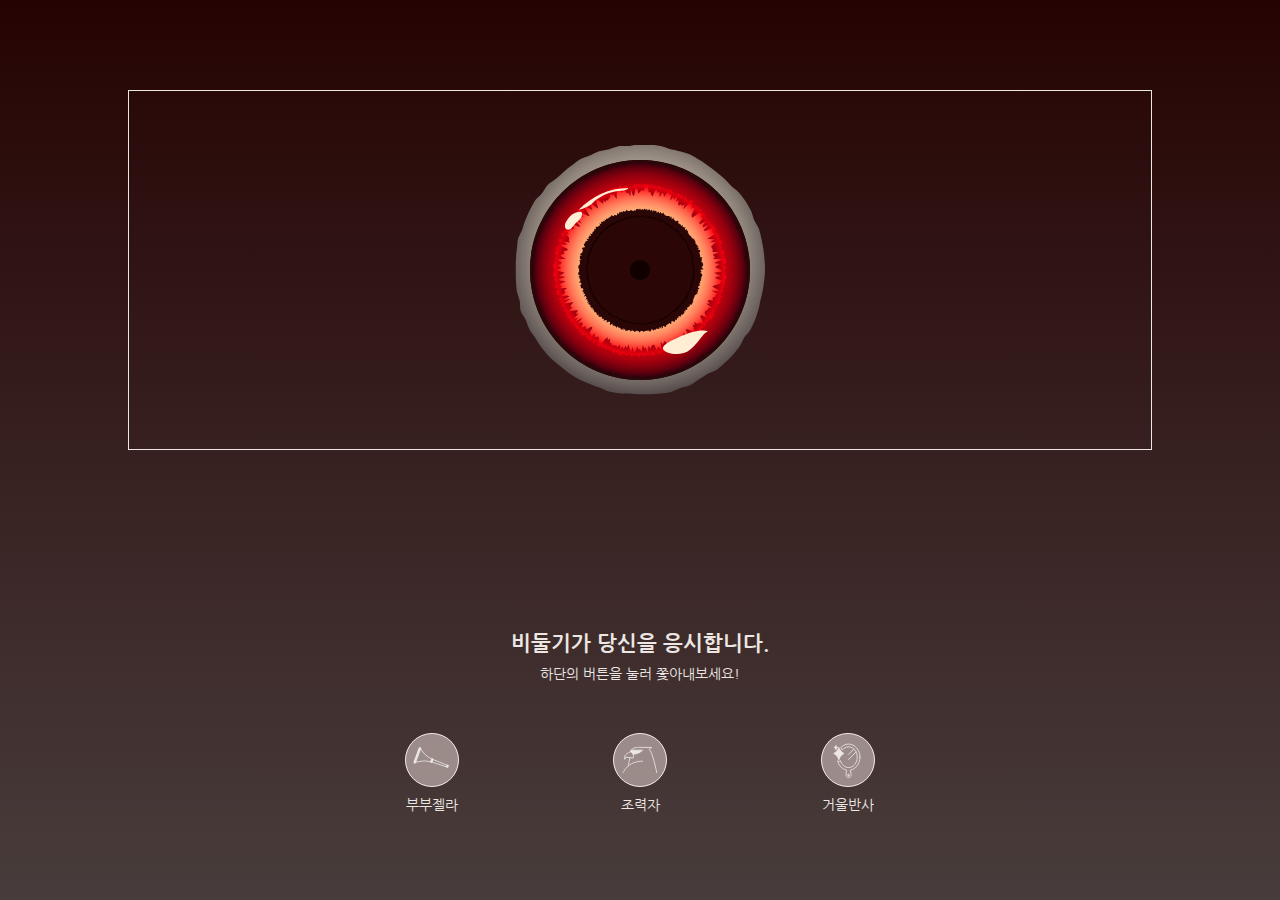
==== i-hate-googoo/01-main.html @ d9086918 "[22-06-27] 토이프로젝트 - 비둘기퇴치 / 메인페이지 스타일링 완료" ====
<!DOCTYPE html>
<html lang="en">
<head>
  <meta charset="UTF-8">
  <meta http-equiv="X-UA-Compatible" content="IE=edge">
  <meta name="viewport" content="width=device-width, initial-scale=1.0">
  <title>no more googoo</title>
  <link rel="stylesheet" href="./css/01-main.css">
</head>
<body>
  <div id="root">
    <div>
      <img id="googoo" src="./img/watching-you.svg" alt="">
    </div>
    <div>
      <p>비둘기가 당신을 응시합니다.<br><span>하단의 버튼을 눌러 쫓아내보세요!</span></p>
    </div>
    <footer>
      <div>
        <button id="booboo" class="btn-off"></button>
        <p>부부젤라</p>
      </div>
      <div>
        <button id="hawk" class="btn-off"></button>
        <p>조력자</p>
      </div>
      <div>
        <button id="mirror" class="btn-off"></button>
        <p>거울반사</p>
      </div>
    </footer>
  </div>
</body>
</html>
---- i-hate-googoo/css/01-main.css ----
@import url("https://fonts.googleapis.com/css2?family=Nanum+Gothic:wght@400;700;800&display=swap");
* {
  margin: 0;
  padding: 0;
  box-sizing: border-box;
  color: #EDE7E4;
}

#root {
  width: 100vw;
  height: 100vh;
  background: linear-gradient(#260303, #483D3C);
  display: flex;
  flex-direction: column;
  align-items: center;
}
#root > div:nth-child(1) {
  width: 80vw;
  height: 40vh;
  border: 1px solid;
  margin-top: 10vh;
  display: flex;
  justify-content: center;
  align-items: center;
}
#root > div:nth-child(1) #googoo {
  width: 250px;
  height: 250px;
  -ms-interpolation-mode: nearest-neighbor;
      image-rendering: -moz-crisp-edges;
      image-rendering: pixelated;
}
#root > div:nth-child(2) {
  margin-top: 20vh;
}
#root > div:nth-child(2) > p {
  font-family: "Nanum Gothic", sans-serif;
  text-align: center;
  font-size: 21px;
  font-weight: bold;
  line-height: 28px;
}
#root > div:nth-child(2) > p > span {
  font-weight: normal;
  font-size: 14px;
}
#root > footer {
  width: initial;
  height: 9vh;
  margin-top: 5vh;
  display: flex;
}
#root > footer > div {
  width: 6vh;
  height: 12vh;
  margin: 0 6vw 0 6vw;
  text-align: center;
  font-size: 14px;
  line-height: 24px;
  font-family: "Nanum Gothic", sans-serif;
}
#root > footer > div > .btn-off {
  width: 6vh;
  height: 6vh;
  border-radius: 3vh;
  border: 1px solid #EDE7E4;
}
#root > footer > div > #booboo {
  background-image: url(../img/icon-off-01.svg);
}
#root > footer > div > #booboo:hover {
  background-image: url(../img/icon-on-01.svg);
}
#root > footer > div > #hawk {
  background-image: url(../img/icon-off-02.svg);
}
#root > footer > div > #hawk:hover {
  background-image: url(../img/icon-on-02.svg);
}
#root > footer > div > #mirror {
  background-image: url(../img/icon-off-03.svg);
}
#root > footer > div > #mirror:hover {
  background-image: url(../img/icon-on-03.svg);
}/*# sourceMappingURL=01-main.css.map */
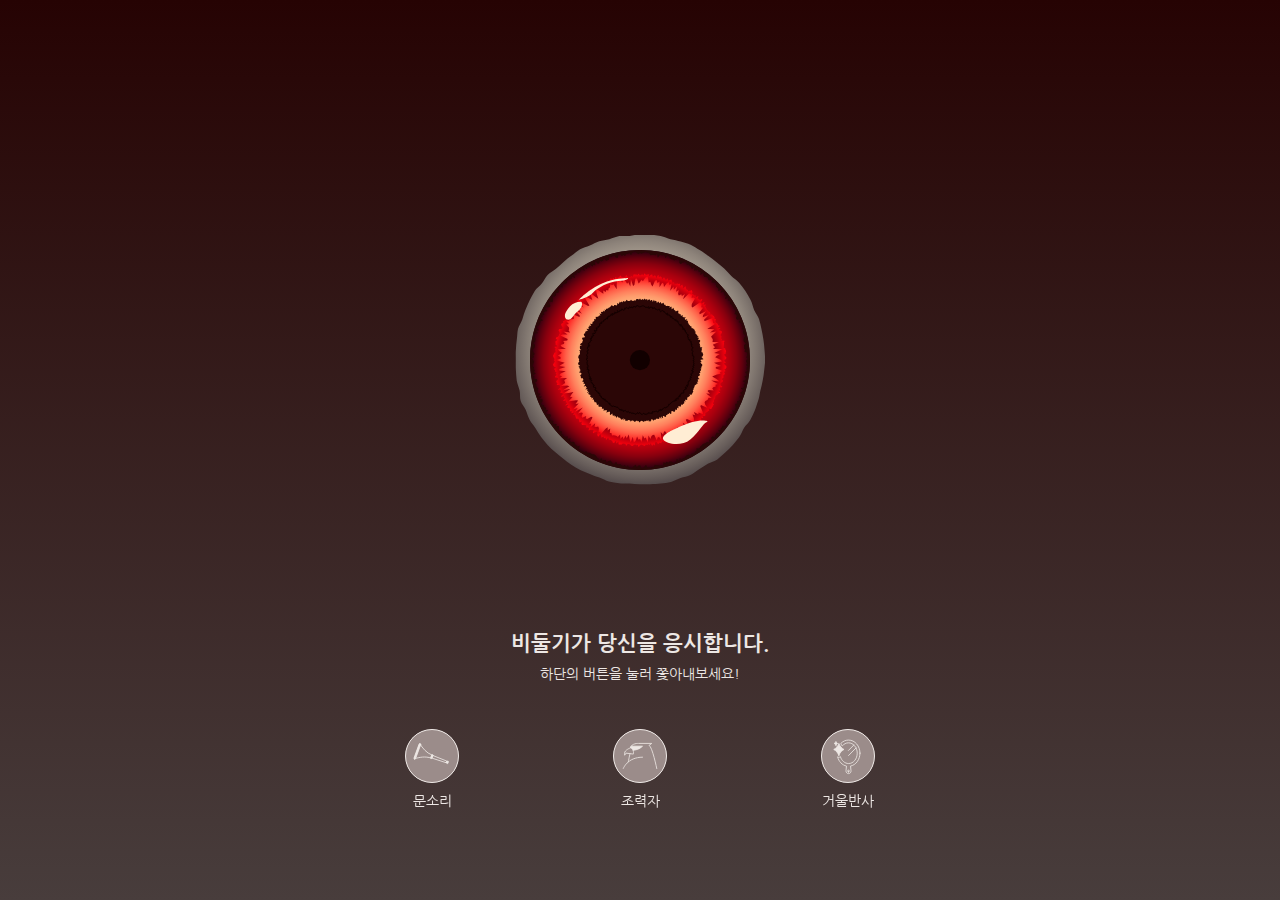
==== commit 345a369b: "텍스트 수정" ====
--- a/i-hate-googoo/01-main.html
+++ b/i-hate-googoo/01-main.html
@@ -4,7 +4,7 @@
   <meta charset="UTF-8">
   <meta http-equiv="X-UA-Compatible" content="IE=edge">
   <meta name="viewport" content="width=device-width, initial-scale=1.0">
-  <title>no more googoo</title>
+  <title>모이지마요 비둘기숲</title>
   <link rel="stylesheet" href="./css/01-main.css">
 </head>
 <body>
@@ -13,12 +13,12 @@
       <img id="googoo" src="./img/watching-you.svg" alt="">
     </div>
     <div>
-      <p>비둘기가 당신을 응시합니다.<br><span>하단의 버튼을 눌러 쫓아내보세요!</span></p>
+      <p id="text-alert">비둘기가 당신을 응시합니다.<br><span>하단의 버튼을 눌러 쫓아내보세요!</span></p>
     </div>
     <footer>
       <div>
         <button id="booboo" class="btn-off"></button>
-        <p>부부젤라</p>
+        <p>문소리</p>
       </div>
       <div>
         <button id="hawk" class="btn-off"></button>
@@ -30,5 +30,236 @@
       </div>
     </footer>
   </div>
+
+
+  <script>
+    const root = document.getElementById('root');
+    const googoo = document.getElementById('googoo');
+    const btnBooboo = document.getElementById('booboo');
+    const btnHawk = document.getElementById('hawk');
+    const btnMirror = document.getElementById('mirror');
+    const textAlert = document.getElementById('text-alert');
+    
+    // 눈알 움직이게 (마우스에 반응)
+    let displayWidth = root.offsetWidth;
+    let displayHeight = root.offsetHeight;
+
+    root.addEventListener('mousemove', (e) => {
+      let left = e.clientX;
+      let top = e.clientY;
+      
+      let leftPercent = left/displayWidth*100;
+      let topPercent = top/displayHeight*100;
+
+      googoo.style.left = `${leftPercent}%`;
+      googoo.style.top = `${topPercent}%`;
+    });
+
+
+    // 랜덤으로 숫자를 생성해주는 함수
+    function randomNumber(min=1, max=3) {
+      let ranNumber = Math.floor(Math.random() * (max - min + 1)) + min;
+      return ranNumber;
+    };
+
+    let size = 250;
+    
+    // 비둘기소리 자동재생
+    let birdSound = new Audio('./sound/googoo.wav');
+    birdSound.autoplay = true;
+    birdSound.loop = true;
+
+    btnBooboo.addEventListener('click', () => {
+      // 1~3까지 랜덤으로 출력되는 숫자 변수
+      let randomSwitch = randomNumber();
+      let doorSound = new Audio('./sound/door-close.mp3');
+      doorSound.play();
+      doorSound.volume = 0.5;
+
+      if (randomSwitch === 1) {
+        size = size-5;
+        googoo.style.width = `${size}px`;
+        googoo.style.height = `${size}px`;
+        textAlert.textContent = '효과는 미약했습니다...';
+              
+      } else if (randomSwitch === 2) {
+        size = size-10;
+        googoo.style.width = `${size}px`;
+        googoo.style.height = `${size}px`;
+        textAlert.textContent = '효과가 꽤 있는 것 같습니다.';
+      
+      } else if (randomSwitch === 3) {
+        size = size-15;
+        googoo.style.width = `${size}px`;
+        googoo.style.height = `${size}px`;
+        textAlert.textContent = '효과가 굉장했습니다!';
+      } 
+
+      // 100보다 작을 경우 사라지도록
+      if(size <= 100) {
+        textAlert.textContent = '울음소리가 희미해집니다...';
+        btnBooboo.disabled = true;
+
+        let birdFly = new Audio('./sound/fly.wav');
+        birdFly.play();
+        
+        // 비둘기소리 작아지게
+        const soundOut = setInterval(function() {
+          let vol = 1;
+          vol = vol-0.2;
+          birdSound.volume = vol;
+
+          if(vol <= 0) {
+            birdSound.autoplay = false;
+          }
+        }, 5);
+
+        // 비둘기 눈알 사라지게
+        const fadeout = setInterval( function() {
+          size = size-5;
+          googoo.style.width = `${size}px`;
+          googoo.style.height = `${size}px`
+
+          if(size <= 0) {
+            clearInterval(fadeout);
+            location.href = `02-ending.html`;
+          }
+        }, 30);
+      }
+    });
+
+    // 매 소리
+    btnHawk.addEventListener('click', () => {
+      // 1~3까지 랜덤으로 출력되는 숫자 변수
+      let randomSwitch = randomNumber(1, 3);
+      let hawkSound = new Audio('./sound/hawk.mp3');
+      hawkSound.play();
+      hawkSound.volume = 0.5;
+
+      if (randomSwitch === 1) {
+        size = size-5;
+        googoo.style.width = `${size}px`;
+        googoo.style.height = `${size}px`;
+        textAlert.textContent = '효과는 미약했습니다...';
+              
+      } else if (randomSwitch === 2) {
+        size = size-10;
+        googoo.style.width = `${size}px`;
+        googoo.style.height = `${size}px`;
+        textAlert.textContent = '효과가 꽤 있는 것 같습니다.';
+      
+      } else if (randomSwitch === 3) {
+        size = size-15;
+        googoo.style.width = `${size}px`;
+        googoo.style.height = `${size}px`;
+        textAlert.textContent = '효과가 굉장했습니다!';
+      } 
+
+      // 100보다 작을 경우 사라지도록
+      if(size <= 100) {
+        textAlert.textContent = '울음소리가 희미해집니다...';
+        btnHawk.disabled = true;
+
+        let birdFly = new Audio('./sound/fly.wav');
+        birdFly.play();
+        
+        // 비둘기소리 작아지게
+        const soundOut = setInterval(function() {
+          let vol = 1;
+          vol = vol-0.2;
+          birdSound.volume = vol;
+
+          if(vol <= 0) {
+            birdSound.autoplay = false;
+          }
+        }, 5);
+
+        // 비둘기 눈알 사라지게
+        const fadeout = setInterval( function() {
+          size = size-2;
+          googoo.style.width = `${size}px`;
+          googoo.style.height = `${size}px`
+          
+          if(size <= 0) {
+            clearInterval(fadeout);
+            location.href = `02-ending.html`;
+          }
+        }, 30);
+      }
+    });
+
+
+    // 거울반사
+    btnMirror.addEventListener('click', () => {
+      // 1~3까지 랜덤으로 출력되는 숫자 변수
+      let randomSwitch = randomNumber(1, 3);
+
+      const blurBox = document.createElement('div');
+      blurBox.classList.add('blur-box');
+      root.appendChild(blurBox);
+
+      if (randomSwitch === 1) {
+        size = size-5;
+        googoo.style.width = `${size}px`;
+        googoo.style.height = `${size}px`;
+        textAlert.textContent = '효과는 미약했습니다...';
+        setTimeout(function() {
+          root.removeChild(blurBox);
+        },500);
+        
+      } else if (randomSwitch === 2) {
+        size = size-10;
+        googoo.style.width = `${size}px`;
+        googoo.style.height = `${size}px`;
+        textAlert.textContent = '효과가 꽤 있는 것 같습니다.';
+        setTimeout(function() {
+          root.removeChild(blurBox);
+          // blurBox.style.display = 'none';
+        },500);
+
+      } else if (randomSwitch === 3) {
+        size = size-15;
+        googoo.style.width = `${size}px`;
+        googoo.style.height = `${size}px`;
+        textAlert.textContent = '효과가 굉장했습니다!';
+        setTimeout(function() {
+          root.removeChild(blurBox);
+          // blurBox.style.display = 'none';
+        },500);
+      } 
+
+      // 100보다 작을 경우 사라지도록
+      if(size <= 100) {
+        textAlert.textContent = '울음소리가 희미해집니다...';
+        btnMirror.disabled = true;
+
+        let birdFly = new Audio('./sound/fly.wav');
+        birdFly.play();
+
+        // 비둘기소리 작아지게
+        const soundOut = setInterval(function() {
+          let vol = 1;
+          vol = vol-0.2;
+          birdSound.volume = vol;
+
+          if(vol <= 0) {
+            birdSound.autoplay = false;
+          }
+        }, 5);
+
+        // 비둘기 눈알 사라지게
+        const fadeout = setInterval( function() {
+          size = size-2;
+          googoo.style.width = `${size}px`;
+          googoo.style.height = `${size}px`
+
+          if(size <= 0) {
+            clearInterval(fadeout);
+            location.href = `02-ending.html`;
+          }
+        }, 30);
+      }
+    });
+  </script>
 </body>
 </html>--- a/i-hate-googoo/css/01-main.css
+++ b/i-hate-googoo/css/01-main.css
@@ -1,4 +1,11 @@
 @import url("https://fonts.googleapis.com/css2?family=Nanum+Gothic:wght@400;700;800&display=swap");
+* {
+  margin: 0;
+  padding: 0;
+  box-sizing: border-box;
+  font-family: "Nanum Gothic", sans-serif;
+}
+
 * {
   margin: 0;
   padding: 0;
@@ -13,22 +20,25 @@
   display: flex;
   flex-direction: column;
   align-items: center;
+  overflow: hidden;
 }
 #root > div:nth-child(1) {
-  width: 80vw;
-  height: 40vh;
-  border: 1px solid;
-  margin-top: 10vh;
+  width: 30vw;
+  height: 20vh;
+  margin-top: 30vh;
   display: flex;
   justify-content: center;
   align-items: center;
+  position: relative;
+  overflow: visible;
 }
 #root > div:nth-child(1) #googoo {
   width: 250px;
   height: 250px;
-  -ms-interpolation-mode: nearest-neighbor;
-      image-rendering: -moz-crisp-edges;
-      image-rendering: pixelated;
+  position: absolute;
+  transform: translate(-50%, -50%);
+  top: 50%;
+  left: 50%;
 }
 #root > div:nth-child(2) {
   margin-top: 20vh;
@@ -47,7 +57,8 @@
 #root > footer {
   width: initial;
   height: 9vh;
-  margin-top: 5vh;
+  position: fixed;
+  bottom: 10vh;
   display: flex;
 }
 #root > footer > div {
@@ -82,4 +93,36 @@
 }
 #root > footer > div > #mirror:hover {
   background-image: url(../img/icon-on-03.svg);
+}
+
+.blur-box {
+  width: 100vw;
+  height: 100vh;
+  position: absolute;
+  z-index: 2;
+  background-color: rgb(237, 231, 228);
+  -webkit-animation: twinkle 0.5s linear 1;
+          animation: twinkle 0.5s linear 1;
+}
+@-webkit-keyframes twinkle {
+  0% {
+    opacity: 0;
+  }
+  50% {
+    opacity: 0.5;
+  }
+  100% {
+    opacity: 0;
+  }
+}
+@keyframes twinkle {
+  0% {
+    opacity: 0;
+  }
+  50% {
+    opacity: 0.5;
+  }
+  100% {
+    opacity: 0;
+  }
 }/*# sourceMappingURL=01-main.css.map */